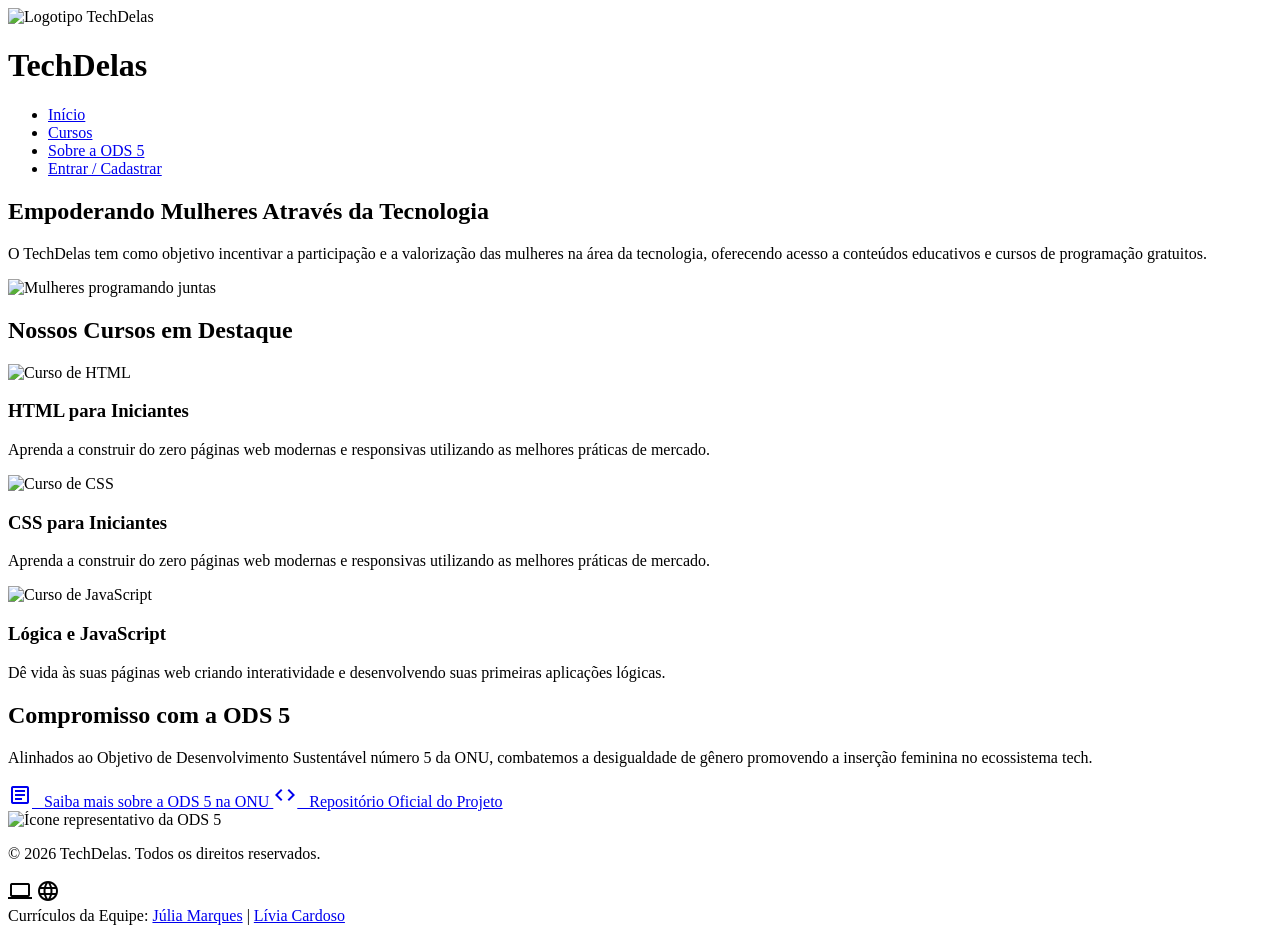
==== index.html @ c56ff1cf "Add files via upload" ====
<!DOCTYPE html>
<html lang="pt-BR">
<head>
    <meta charset="UTF-8">
    <meta name="viewport" content="width=device-width, initial-scale=1.0">
    <title>TechDelas - Mulheres na Tecnologia</title>
    <!-- Importação de fonte externa (Google Fonts: Poppins e Roboto) -->
    <link rel="preconnect" href="https://fonts.googleapis.com">
    <link rel="preconnect" href="https://fonts.gstatic.com" crossorigin>
    <link href="https://fonts.googleapis.com/css2?family=Poppins:wght@400;600;700&family=Roboto:wght@400;500&display=swap" rel="stylesheet">
    <link rel="stylesheet" href="css/style.css">
    <link href="https://fonts.googleapis.com/icon?family=Material+Icons+Outlined" rel="stylesheet">
</head>
<body>

    <!-- Cabeçalho -->
    <header>
        <div class="logo-container">
            <!-- Imagem 1: Logotipo -->
            <img src="imagens/icon.png" alt="Logotipo TechDelas" class="logo-img">
            <h1>TechDelas</h1>
        </div>
        <!-- Menu de navegação (Link 1, 2, 3) -->
        <nav>
            <ul>
                <li><a href="#inicio">Início</a></li>
                <li><a href="#cursos">Cursos</a></li>
                <li><a href="#sobre">Sobre a ODS 5</a></li>
                <li><a href="login.html" class="btn-login">Entrar / Cadastrar</a></li>
            </ul>
        </nav>
    </header>

    <!-- Conteúdo Principal -->
    <main>
        <!-- Seção de Início / Banner -->
        <section id="inicio" class="hero">
            <div class="hero-content">
                <!-- Caixa de texto 1 -->
                <h2>Empoderando Mulheres Através da Tecnologia</h2>
                <!-- Caixa de texto 2 -->
                <p>O TechDelas tem como objetivo incentivar a participação e a valorização das mulheres na área da tecnologia, oferecendo acesso a conteúdos educativos e cursos de programação gratuitos.</p>
            </div>
            <!-- Imagem 2: Banner Principal -->
            <img src="imagens/banner.png" alt="Mulheres programando juntas" class="banner-img">
        </section>

        <!-- Seção de Cursos -->
        <section id="cursos" class="courses">
            <h2>Nossos Cursos em Destaque</h2>
            <div class="course-grid">
                <article class="course-card">
                    <!-- Imagem 3 -->
                    <img src="imagens/curso-html.png" alt="Curso de HTML" class="course-img">
                    <!-- Caixa de texto 3 -->
                    <h3>HTML para Iniciantes</h3>
                    <p>Aprenda a construir do zero páginas web modernas e responsivas utilizando as melhores práticas de mercado.</p>
                </article>

                 <article class="course-card">
                    <!-- Imagem 3 -->
                    <img src="imagens/curso-css.png" alt="Curso de CSS" class="course-img">
                    <!-- Caixa de texto 3 -->
                    <h3>CSS para Iniciantes</h3>
                    <p>Aprenda a construir do zero páginas web modernas e responsivas utilizando as melhores práticas de mercado.</p>
                </article>

                <article class="course-card">
                    <!-- Imagem 4 -->
                    <img src="imagens/curso-js.png" alt="Curso de JavaScript" class="course-img">
                    <!-- Caixa de texto 4 -->
                    <h3>Lógica e JavaScript</h3>
                    <p>Dê vida às suas páginas web criando interatividade e desenvolvendo suas primeiras aplicações lógicas.</p>
                </article>
            </div>
        </section>

        <!-- Seção Sobre / ODS 5 -->
        <section id="sobre" class="ods-section">
            <div class="ods-info">
                <h2>Compromisso com a ODS 5</h2>
                <p>Alinhados ao Objetivo de Desenvolvimento Sustentável número 5 da ONU, combatemos a desigualdade de gênero promovendo a inserção feminina no ecossistema tech.</p>
                <!-- Links adicionais (Links 2 e 3) -->
               <div class="links-uteis">
                <a href="https://brasil.un.org/pt-br/sdgs/5" target="_blank">
                    <span class="material-icons-outlined">article</span>  &nbsp;&nbsp;Saiba mais sobre a ODS 5 na ONU
                </a>
                <a href="https://github.com" target="_blank">
                    <span class="material-icons-outlined">code</span>  &nbsp;&nbsp;Repositório Oficial do Projeto
                </a>
            </div>
            </div>
            <!-- Imagem 5: Ilustração de apoio -->
            <img src="imagens/ods5-igualdade.jpg" alt="Ícone representativo da ODS 5" class="ods-img">
        </section>
    </main>

    <!-- Rodapé -->
    <footer>
        <div class="footer-content">
            <p>&copy; 2026 TechDelas. Todos os direitos reservados.</p>
            <div class="icones-sociais">
            <!-- Ícones do Google Icons/Symbols -->
            <span class="material-icons-outlined">computer</span>
            <span class="material-icons-outlined">language</span>
        </div>
            <!-- Links para o currículo de cada integrante da equipe (Obrigatório por critério da prof) -->
            <div class="curriculos-integrantes">
                <span>Currículos da Equipe:</span>
                <a href="cvj/cvj.html" target="_blank">Júlia Marques</a> |
                <a href="cvl/cvl.html" target="_blank">Lívia Cardoso</a>
            </div>
        </div>
    </footer>

</body>
</html>
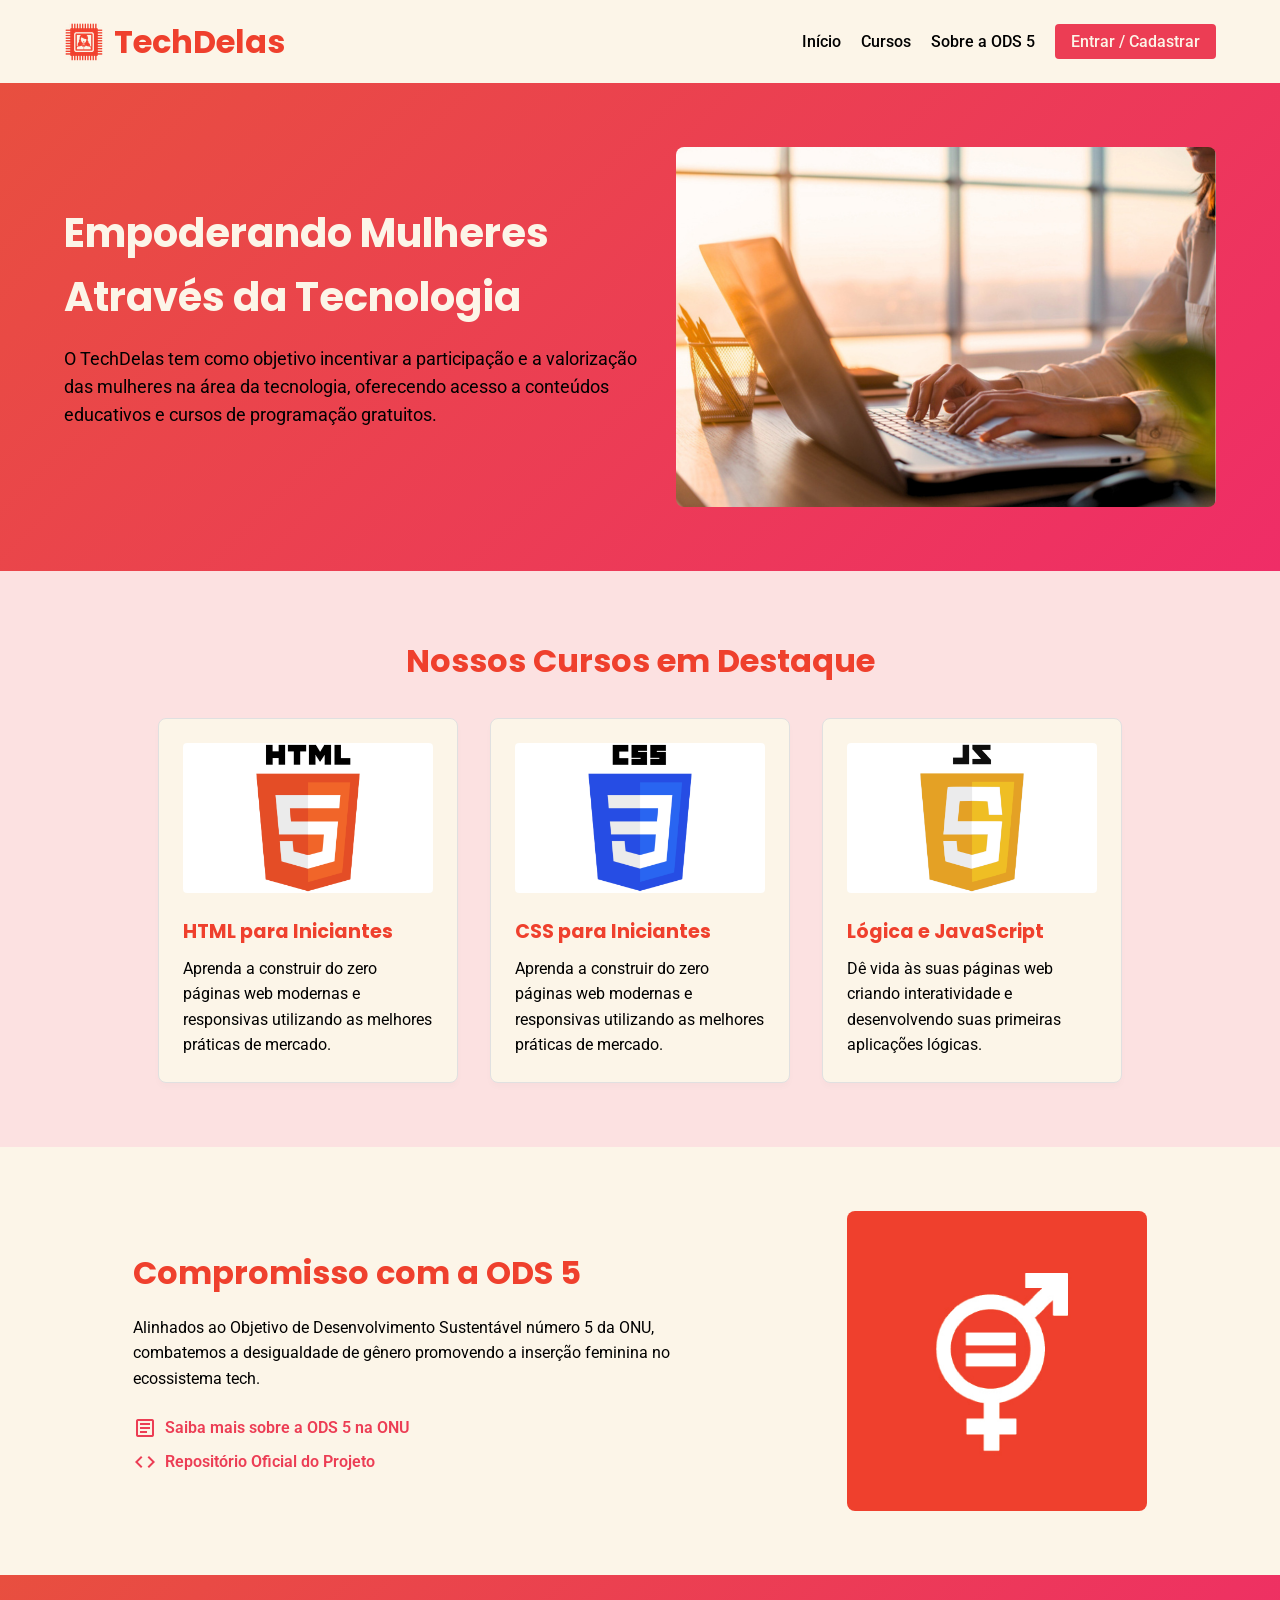
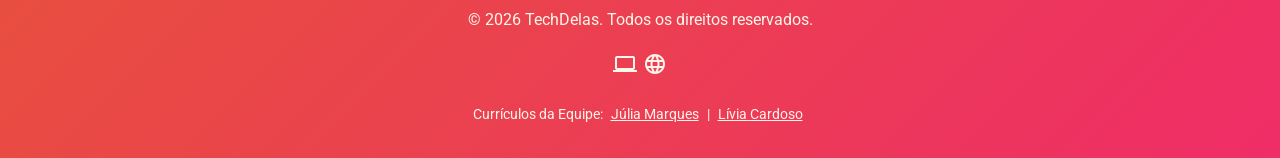
==== commit 15da9f5c: "Update index.html" ====
--- a/index.html
+++ b/index.html
@@ -85,7 +85,7 @@
                 <a href="https://brasil.un.org/pt-br/sdgs/5" target="_blank">
                     <span class="material-icons-outlined">article</span>  &nbsp;&nbsp;Saiba mais sobre a ODS 5 na ONU
                 </a>
-                <a href="https://github.com" target="_blank">
+                <a href="https://github.com/liviacs07/Projeto1-TechDelas" target="_blank">
                     <span class="material-icons-outlined">code</span>  &nbsp;&nbsp;Repositório Oficial do Projeto
                 </a>
             </div>
@@ -114,4 +114,4 @@
     </footer>
 
 </body>
-</html>+</html>
--- a/css/style.css
+++ b/css/style.css
@@ -0,0 +1,292 @@
+/* Configuração Geral e Variáveis de Cores (4 cores ou mais utilizadas) */
+:root {
+    --cor-principal: #ef402d; 
+    --cor-secundaria: #EC3D54; 
+    --cor-fundo: #fce1e1;      
+    --cor-texto: #000000;     
+    --cor-branco: #fcf5e8;
+}
+
+* {
+    margin: 0;
+    padding: 0;
+    box-sizing: border-box;
+}
+
+body {
+    font-family: 'Roboto', sans-serif; /* Fonte padrão do corpo */
+    background-color: var(--cor-fundo);
+    color: var(--cor-texto);
+    line-height: 1.6;
+}
+
+h1, h2, h3 {
+    font-family: 'Poppins', sans-serif; /* Segunda fonte externa aplicada */
+    color: var(--cor-principal);
+}
+
+/* Cabeçalho */
+header {
+    background-color: var(--cor-branco);
+    display: flex;
+    justify-content: space-between;
+    align-items: center;
+    padding: 1rem 5%;
+    box-shadow: 0 2px 5px rgba(0,0,0,0.05);
+}
+
+.logo-container {
+    display: flex;
+    align-items: center;
+    gap: 10px;
+}
+
+.logo-img {
+    width: 40px;
+    height: 40px;
+}
+
+nav ul {
+    list-style: none;
+    display: flex;
+    align-items: center;
+    gap: 20px;
+}
+
+nav a {
+    text-decoration: none;
+    color: var(--cor-texto);
+    font-weight: 500;
+    transition: color 0.3s;
+}
+
+nav a:hover {
+    color: var(--cor-secundaria);
+}
+
+.btn-login {
+    background-color: var(--cor-secundaria);
+    color: var(--cor-branco) !important;
+    padding: 8px 16px;
+    border-radius: 4px;
+}
+
+/* Seção Hero */
+.hero {
+    display: flex;
+    align-items: center;
+    justify-content: space-between;
+    padding: 4rem 5%;
+    background: linear-gradient(135deg, #e84f3f 0%, #EF2D67 100%);
+}
+
+.hero-content {
+    max-width: 50%;
+}
+
+.hero-content h2 {
+    font-size: 2.5rem;
+    margin-bottom: 1rem;
+    color: #fcf5e8;
+}
+
+.hero-content p {
+    margin-bottom: 1.5rem;
+    font-size: 1.1rem;
+}
+
+.cta-link {
+    display: inline-block;
+    background-color: var(--cor-principal);
+    color: var(--cor-branco);
+    padding: 10px 20px;
+    border-radius: 5px;
+    text-decoration: none;
+    font-weight: 600;
+}
+
+.hero-img, .ods-img {
+    max-width: 300px;
+    width: 100%;
+    border-radius: 8px;
+}
+
+.banner-img {
+    width: 540px;
+    height: 360px;
+    border-radius: 8px
+}
+
+
+/* Seção de Cursos */
+.courses {
+    padding: 4rem 5%;
+    text-align: center;
+}
+
+.courses h2 {
+    margin-bottom: 2rem;
+    font-size: 2rem;
+}
+
+.course-grid {
+    display: flex;
+    justify-content: center;
+    gap: 2rem;
+    flex-wrap: wrap;
+}
+
+.course-card {
+    background: var(--cor-branco);
+    border: 1px solid #e0e0e0;
+    border-radius: 8px;
+    width: 300px;
+    padding: 1.5rem;
+    text-align: left;
+    box-shadow: 0 4px 6px rgba(0,0,0,0.02);
+}
+
+.course-img {
+    width: 100%;
+    height: 150px;
+    object-fit: cover;
+    border-radius: 4px;
+    margin-bottom: 1rem;
+}
+
+.course-card h3 {
+    font-size: 1.2rem;
+    margin-bottom: 0.5rem;
+}
+
+/* Seção ODS */
+.ods-section {
+    display: flex;
+    align-items: center;
+    justify-content: space-around;
+    padding: 4rem 5%;
+    background-color: var(--cor-branco);
+}
+
+.ods-info {
+    max-width: 50%;
+}
+
+.ods-info h2 {
+    font-size: 2rem;
+    margin-bottom: 1rem;
+}
+
+.links-uteis {
+    margin-top: 1.5rem;
+    display: flex;
+    flex-direction: column;
+    gap: 8px;
+}
+
+.links-uteis a {
+    display: flex;
+    align-items: center;
+    color: var(--cor-secundaria);
+    text-decoration: none;
+    font-weight: 600;
+}
+
+/* Rodapé */
+footer {
+    background: linear-gradient(135deg, #e84f3f 0%, #EF2D67 100%);
+    color: var(--cor-branco);
+    text-align: center;
+    padding: 2rem 5%;
+}
+
+.footer-content {
+    display: flex;
+    flex-direction: column;
+    gap: 1rem;
+    align-items: center;
+}
+
+.icones-sociais {
+    font-size: 1.5rem;
+}
+
+.curriculos-integrantes {
+    font-size: 0.9rem;
+    color:#fcf5e8;
+}
+
+.curriculos-integrantes a {
+    color: #fcf5e8;
+    text-decoration: underline;
+    margin: 0 5px;
+}
+
+/* Estilos da Página de Login */
+.login-body {
+    display: flex;
+    justify-content: center;
+    align-items: center;
+    min-height: 100vh;
+    background: linear-gradient(135deg, #e84f3f 0%, #EF2D67 100%);
+}
+
+.login-container {
+    background: var(--cor-branco);
+    padding: 2.5rem;
+    border-radius: 10px;
+    width: 100%;
+    max-width: 450px;
+    box-shadow: 0 8px 16px rgba(0,0,0,0.15);
+}
+
+.login-header {
+    margin-bottom: 1.5rem;
+    text-align: center;
+}
+
+.voltar-home {
+    display: inline-block;
+    font-size: 0.85rem;
+    color: var(--cor-principal);
+    text-decoration: none;
+    margin-bottom: 10px;
+}
+
+.form-group {
+    margin-bottom: 1rem;
+    text-align: left;
+}
+
+.form-group label {
+    display: block;
+    font-size: 0.9rem;
+    font-weight: 600;
+    margin-bottom: 5px;
+}
+
+.form-group input, .form-group select {
+    width: 100%;
+    padding: 10px;
+    border: 1px solid #ccc;
+    border-radius: 5px;
+    font-size: 1rem;
+}
+
+.btn-enviar {
+    width: 100%;
+    padding: 12px;
+    background-color: var(--cor-principal);
+    color: var(--cor-branco);
+    border: none;
+    border-radius: 5px;
+    font-size: 1rem;
+    font-weight: 600;
+    cursor: pointer;
+    transition: background 0.3s;
+    margin-top: 10px;
+}
+
+.btn-enviar:hover {
+    background-color: var(--cor-secundaria);
+}
